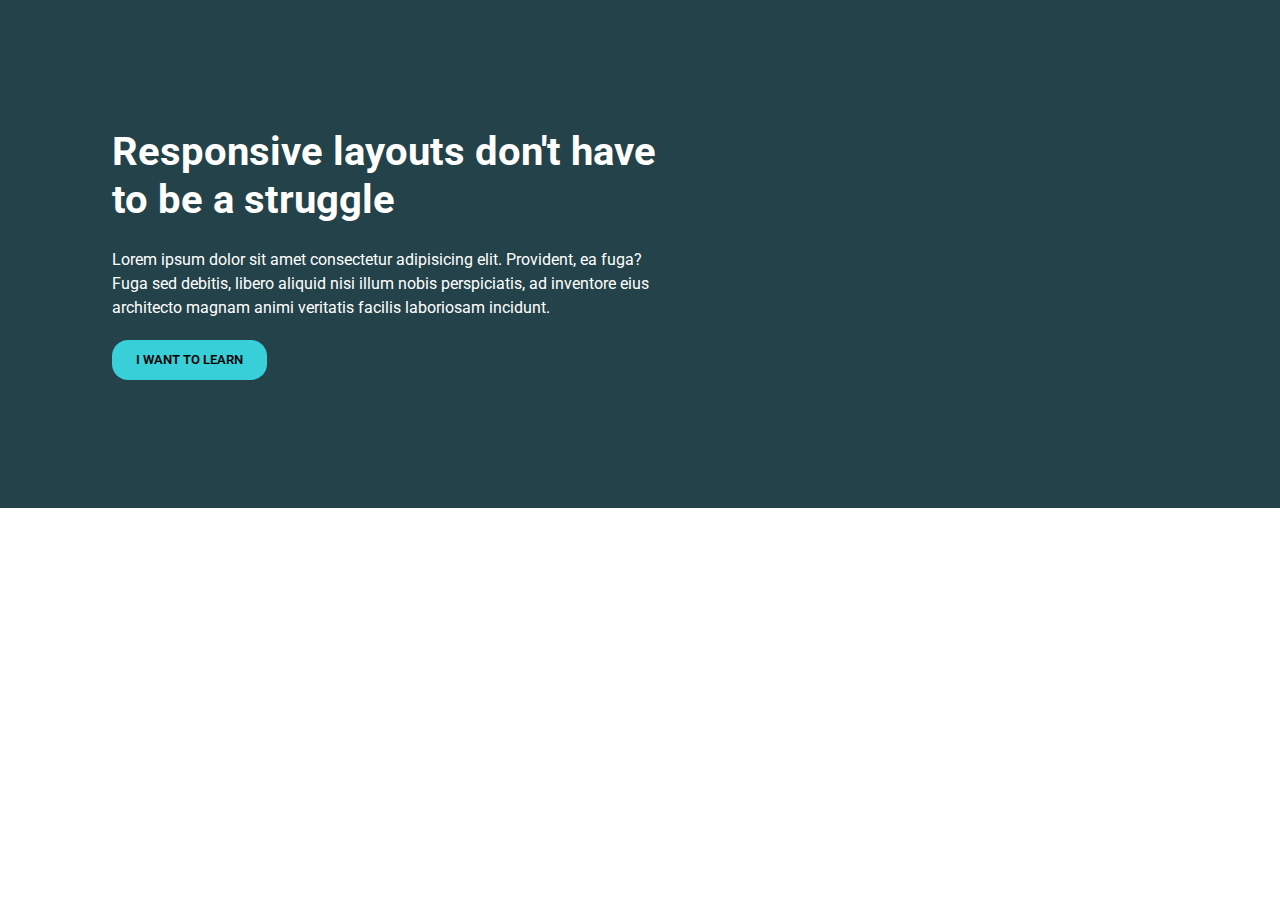
==== ch3/index.html @ 2a165559 "ya" ====
<!DOCTYPE html>
<html lang="en">
<head>
   <meta charset="UTF-8">
   <meta name="viewport" content="width=device-width, initial-scale=1.0">
   <title>Document</title>
   <link href="https://fonts.googleapis.com/css2?family=Roboto:ital,wght@0,100;0,300;0,400;0,500;0,700;0,900;1,100;1,300;1,400;1,500;1,700;1,900&display=swap" rel="stylesheet">
   <link rel="stylesheet" href="./style.css">
</head>
<body>
   <section>
      <div class="hero">
         <h1>Responsive layouts don't have to be a struggle</h1>
         <p>Lorem ipsum dolor sit amet consectetur adipisicing elit. Provident, ea fuga? Fuga sed debitis, libero aliquid nisi illum nobis perspiciatis, ad inventore eius architecto magnam animi veritatis facilis laboriosam incidunt.</p>
         <button>I want to learn</button>
      </div>
   </section>
</body>
</html>
---- ch3/style.css ----
* {
   box-sizing: border-box;
   margin: 0;
   padding: 0;
   line-height: 1.5rem;
   font-family: "Roboto", sans-serif;
   /* user-select: none; */
}

section {
   /* height: 40vh; */
   width: 100%;
   background-color: #23424A;
   padding: 5em;
}

.hero > *+* {
   margin-top: 1.5em;
}

button {
   color: black;
   background-color: #38CFd9;
   padding: 0.5rem 1.5rem;
   border: none;
   border-radius: 1rem;
   text-transform: uppercase;
   font-weight: 600;
   transition: opacity 250ms ease-in-out, scale 250ms ease-in-out;
}

button:hover{
   cursor: pointer;
   opacity: 0.7;
   scale: 1.1;
}

.hero {
   color: white;
   width: 50vw;
   max-width: 50%;
   margin: 3rem 2em;
}

h1{
   font-size: clamp(1rem, calc(3vw + 1rem), 2.5rem);
   line-height: 1.2;
}
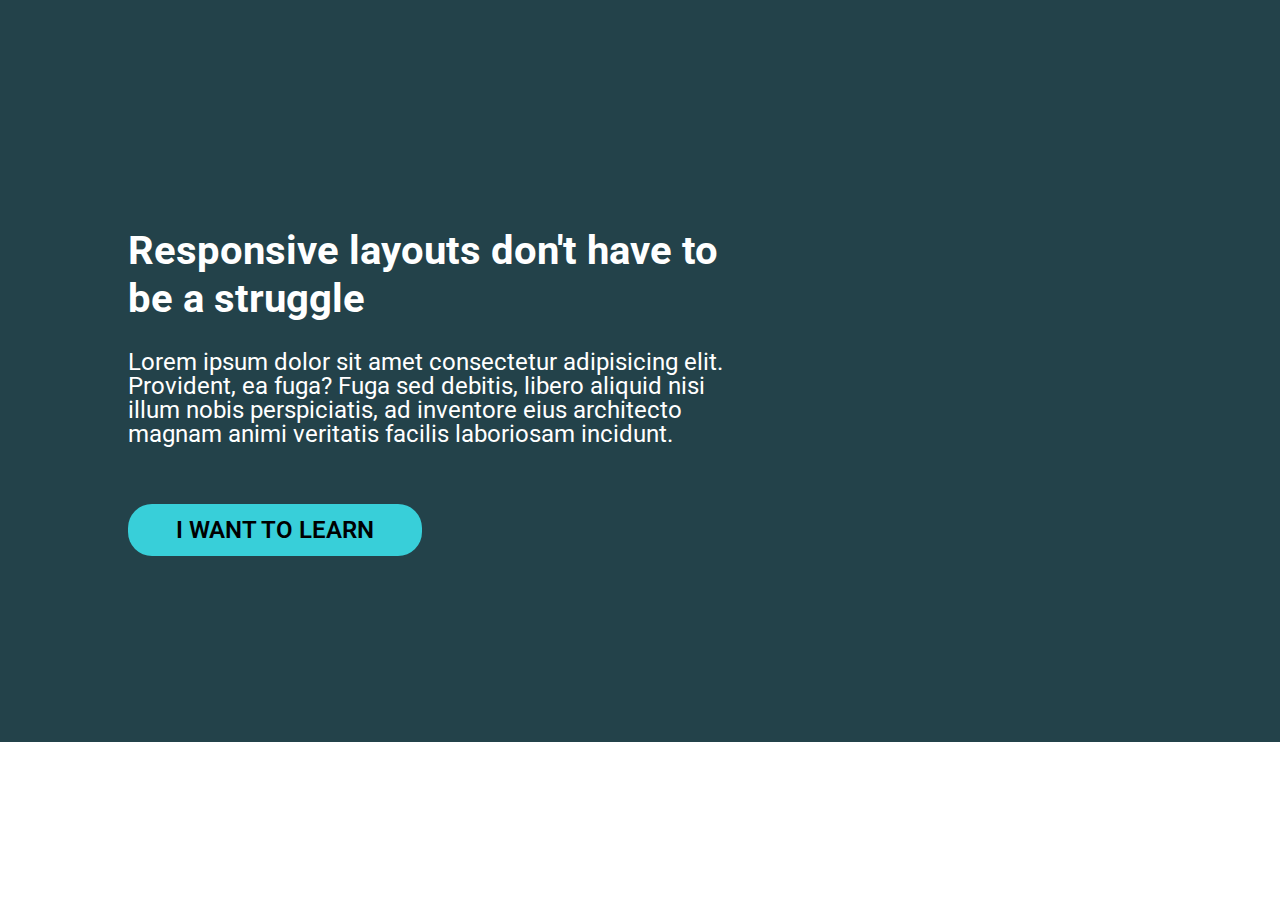
==== commit 90d4c2c4: "ya" ====
--- a/ch3/index.html
+++ b/ch3/index.html
@@ -1,19 +1,21 @@
 <!DOCTYPE html>
 <html lang="en">
-<head>
-   <meta charset="UTF-8">
-   <meta name="viewport" content="width=device-width, initial-scale=1.0">
-   <title>Document</title>
-   <link href="https://fonts.googleapis.com/css2?family=Roboto:ital,wght@0,100;0,300;0,400;0,500;0,700;0,900;1,100;1,300;1,400;1,500;1,700;1,900&display=swap" rel="stylesheet">
-   <link rel="stylesheet" href="./style.css">
-</head>
-<body>
-   <section>
-      <div class="hero">
-         <h1>Responsive layouts don't have to be a struggle</h1>
-         <p>Lorem ipsum dolor sit amet consectetur adipisicing elit. Provident, ea fuga? Fuga sed debitis, libero aliquid nisi illum nobis perspiciatis, ad inventore eius architecto magnam animi veritatis facilis laboriosam incidunt.</p>
-         <button>I want to learn</button>
+  <head>
+    <meta charset="UTF-8" />
+    <meta name="viewport" content="width=device-width, initial-scale=1.0" />
+    <title>Document</title>
+    <link href="https://fonts.googleapis.com/css2?family=Roboto:ital,wght@0,100;0,300;0,400;0,500;0,700;0,900;1,100;1,300;1,400;1,500;1,700;1,900&display=swap" rel="stylesheet" />
+    <link rel="stylesheet" href="./style.css" />
+  </head>
+  <body>
+    <div class="hero">
+      <div class="container">
+        <div class="hero_text">
+          <h1>Responsive layouts don't have to be a struggle</h1>
+          <p>Lorem ipsum dolor sit amet consectetur adipisicing elit. Provident, ea fuga? Fuga sed debitis, libero aliquid nisi illum nobis perspiciatis, ad inventore eius architecto magnam animi veritatis facilis laboriosam incidunt.</p>
+          <a href="#" class="btn">I want to learn</a>
+        </div>
       </div>
-   </section>
-</body>
-</html>+    </div>
+  </body>
+</html>
--- a/ch3/style.css
+++ b/ch3/style.css
@@ -1,35 +1,34 @@
 * {
    box-sizing: border-box;
-   margin: 0;
-   padding: 0;
    line-height: 1.5rem;
    font-family: "Roboto", sans-serif;
    /* user-select: none; */
 }
 
-section {
-   /* height: 40vh; */
-   width: 100%;
-   background-color: #23424A;
-   padding: 5em;
+body{
+   margin: 0;
+   font-size: 1.5rem;
+}
+.container {
+   width: 80%;
+   margin: 0 auto;  
+   max-width: 1300px;   
 }
 
-.hero > *+* {
-   margin-top: 1.5em;
-}
 
-button {
+a {
    color: black;
    background-color: #38CFd9;
-   padding: 0.5rem 1.5rem;
+   padding: 0.5em 2em;
    border: none;
-   border-radius: 1rem;
+   border-radius: 1em;
    text-transform: uppercase;
+   text-decoration: none;
    font-weight: 600;
    transition: opacity 250ms ease-in-out, scale 250ms ease-in-out;
 }
 
-button:hover{
+a:hover{
    cursor: pointer;
    opacity: 0.7;
    scale: 1.1;
@@ -37,9 +36,16 @@
 
 .hero {
    color: white;
-   width: 50vw;
-   max-width: 50%;
-   margin: 3rem 2em;
+   background-color: #23424A;
+   padding: 200px 0;
+}
+
+.hero_text{
+   width: 60%;  
+}
+
+.hero p{
+   margin-bottom: 3em;
 }
 
 h1{
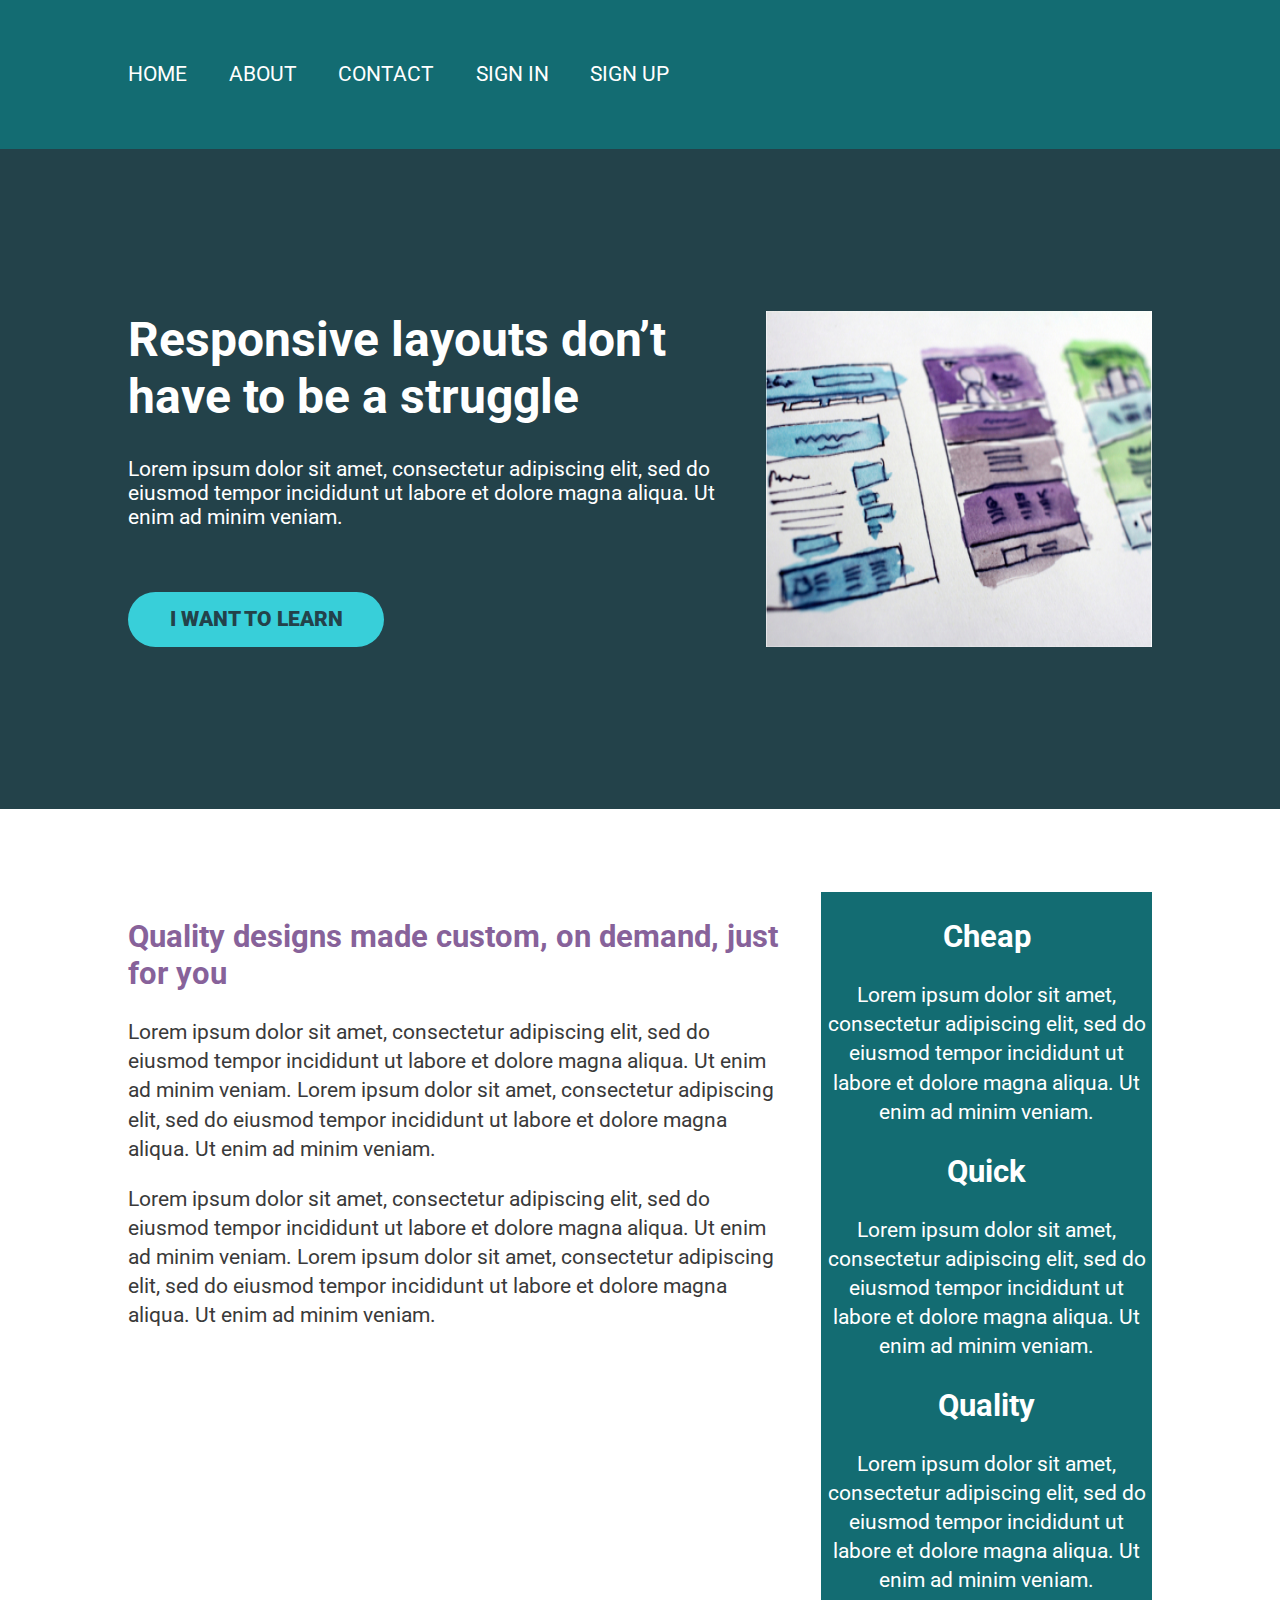
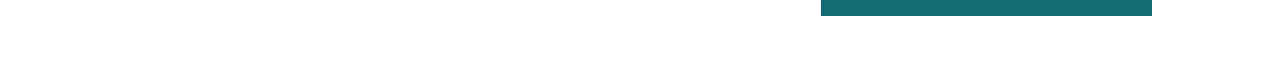
==== commit 539d6db1: "ch3" ====
--- a/ch3/index.html
+++ b/ch3/index.html
@@ -1,21 +1,67 @@
 <!DOCTYPE html>
 <html lang="en">
-  <head>
-    <meta charset="UTF-8" />
-    <meta name="viewport" content="width=device-width, initial-scale=1.0" />
-    <title>Document</title>
-    <link href="https://fonts.googleapis.com/css2?family=Roboto:ital,wght@0,100;0,300;0,400;0,500;0,700;0,900;1,100;1,300;1,400;1,500;1,700;1,900&display=swap" rel="stylesheet" />
-    <link rel="stylesheet" href="./style.css" />
-  </head>
-  <body>
-    <div class="hero">
-      <div class="container">
-        <div class="hero_text">
-          <h1>Responsive layouts don't have to be a struggle</h1>
-          <p>Lorem ipsum dolor sit amet consectetur adipisicing elit. Provident, ea fuga? Fuga sed debitis, libero aliquid nisi illum nobis perspiciatis, ad inventore eius architecto magnam animi veritatis facilis laboriosam incidunt.</p>
-          <a href="#" class="btn">I want to learn</a>
+<head>
+    <meta charset="UTF-8">
+    <meta name="viewport" content="width=device-width, initial-scale=1.0">
+    <title>Conquering Rsponsive Layouts</title>
+    <link href="https://fonts.googleapis.com/css2?family=Roboto:wght@400;900&display=swap" rel="stylesheet"> 
+    <link rel="stylesheet" href="style.css">
+</head>
+<body>
+
+  <header>
+    <div class="container">
+    <nav class="nav">
+      <ul class="nav__list">
+        <li class="nav__item"><a href="#">home</a></li>
+        <li class="nav__item"><a href="#">about</a></li>
+        <li class="nav__item"><a href="#">contact</a></li>
+        <li class="nav__item"><a href="#">sign in</a></li>
+        <li class="nav__item"><a href="#">sign up</a></li>
+      </ul>
+    </nav>
+  </div>
+  </header>
+
+    <section class="hero">
+        <div class="container row">
+            <div class="hero__text col">
+                <h1>Responsive layouts don’t have to be a struggle</h1>
+                <p>Lorem ipsum dolor sit amet, consectetur adipiscing elit, sed do eiusmod tempor incididunt ut labore et dolore magna aliqua. Ut enim ad minim veniam.</p>
+                <a href="#" class="btn">I want to learn</a>
+            </div>
+            <img class src="./img/hero-img.jpg" class="hero__img" alt="image">
         </div>
-      </div>
-    </div>
-  </body>
-</html>
+      </section> 
+
+    <main class="container row main">
+
+        <!-- primary-content -->
+        <section class="left__sidebar"> 
+            <!-- section-title  -->
+            <h2 class="left__heading">Quality designs made custom, on demand, just for you</h2>
+            <p>Lorem ipsum dolor sit amet, consectetur adipiscing elit, sed do eiusmod tempor incididunt ut labore et dolore magna aliqua. Ut enim ad minim veniam. Lorem ipsum dolor sit amet, consectetur adipiscing elit, sed do eiusmod tempor incididunt ut labore et dolore magna aliqua. Ut enim ad minim veniam.</p>
+            <p>Lorem ipsum dolor sit amet, consectetur adipiscing elit, sed do eiusmod tempor incididunt ut labore et dolore magna aliqua. Ut enim ad minim veniam. Lorem ipsum dolor sit amet, consectetur adipiscing elit, sed do eiusmod tempor incididunt ut labore et dolore magna aliqua. Ut enim ad minim veniam.</p>
+        </section>
+
+        <aside class="sidebar">
+            <h2>Cheap</h2>
+            <p>
+                Lorem ipsum dolor sit amet, consectetur adipiscing elit, sed do eiusmod tempor incididunt ut labore et dolore magna aliqua. Ut enim ad minim veniam.
+            </p>
+
+            <h2>Quick</h2>
+            <p>
+                Lorem ipsum dolor sit amet, consectetur adipiscing elit, sed do eiusmod tempor incididunt ut labore et dolore magna aliqua. Ut enim ad minim veniam.
+            </p>
+
+            <h2>Quality</h2>
+            <p>Lorem ipsum dolor sit amet, consectetur adipiscing elit, sed do eiusmod tempor incididunt ut labore et dolore magna aliqua. Ut enim ad minim veniam.</p>
+        </aside>
+
+    </main>
+
+    
+
+</body>
+</html>--- a/ch3/style.css
+++ b/ch3/style.css
@@ -1,54 +1,141 @@
-* {
+/* 
+////// For this challenge ///////
+
+- All text is in the text.md file
+
+// Requirements
+1. Refer to the design specs for the
+   overall layout 
+2. The image should line up with
+   the sidebar in the section
+   below
+
+*/
+
+*, *::before, *::after {
    box-sizing: border-box;
-   line-height: 1.5rem;
-   font-family: "Roboto", sans-serif;
-   /* user-select: none; */
 }
 
-body{
+body {
    margin: 0;
-   font-size: 1.5rem;
+   font-family: 'Roboto', sans-serif;
+   font-size: 1.3rem;
 }
+
+img {
+   max-width: 100%;
+   max-height: 100%;
+}
+
+h1 {
+   font-size: 3rem;
+   margin-top: 0;
+}
+
+header{
+   background-color: #136C72;
+}
+.nav__list {
+   display: flex;
+   gap: 2em;
+   margin: 0;
+   padding: 0;
+
+   
+   list-style: none;
+   text-transform: uppercase;
+}
+
+.nav__item a{
+   text-decoration: none;
+   color: white;
+}
+
 .container {
    width: 80%;
-   margin: 0 auto;  
-   max-width: 1300px;   
+   max-width: 1100px;
+   margin: 0 auto;
+
+   padding: 3em 0;
 }
 
+.row {
+   /* display: flex => flex container */
+   display: flex;
+   justify-content: space-between;
+   /* can't use yet */
+   /* gap: 100px; */
 
-a {
-   color: black;
-   background-color: #38CFd9;
-   padding: 0.5em 2em;
-   border: none;
-   border-radius: 1em;
-   text-transform: uppercase;
-   text-decoration: none;
-   font-weight: 600;
-   transition: opacity 250ms ease-in-out, scale 250ms ease-in-out;
 }
 
-a:hover{
-   cursor: pointer;
-   opacity: 0.7;
-   scale: 1.1;
+.col {
+   /* these are now flex items */
+   width: 100%;
+}
+
+.col + .col {
+   margin-left: 30px;
 }
 
 .hero {
-   color: white;
+   padding: 100px 0;
    background-color: #23424A;
-   padding: 200px 0;
+   color: #FFF;
 }
 
-.hero_text{
-   width: 60%;  
+.hero__text { 
+   width: 62%;
 }
 
-.hero p{
+.hero__img {
+   width: 32%;
+   align-self: flex-start;
+}
+
+.hero p {
    margin-bottom: 3em;
 }
 
-h1{
-   font-size: clamp(1rem, calc(3vw + 1rem), 2.5rem);
-   line-height: 1.2;
+.btn {
+   display: inline-block;
+   text-decoration: none;
+   text-transform: uppercase; 
+   color: #23424A;
+   font-weight: 900;
+   background-color: #38CFD9;
+   padding: .75em 2em;
+   border-radius: 100px;
+}
+
+.btn:hover,
+.btn:focus {
+   opacity: .75; 
+}
+
+.sidebar {
+   text-align: center;
+   color: white;
+   background-color: #136C72;
+   /* padding: 3em 2em; */
+}
+.left__sidebar p{
+   color: #3A3A3A;
+}
+.left__heading {
+   color: #87629A;
+}
+.left__sidebar {
+   /* width: 62%; */
+}
+.sidebar p, .left__sidebar p {
+   line-height: 1.4;
+}
+
+.sidebar {
+   margin-left: 30px;
+   /* width: 32%; */
+   padding: 1emz;
+}
+.main {
+   margin-top: 1em;
 }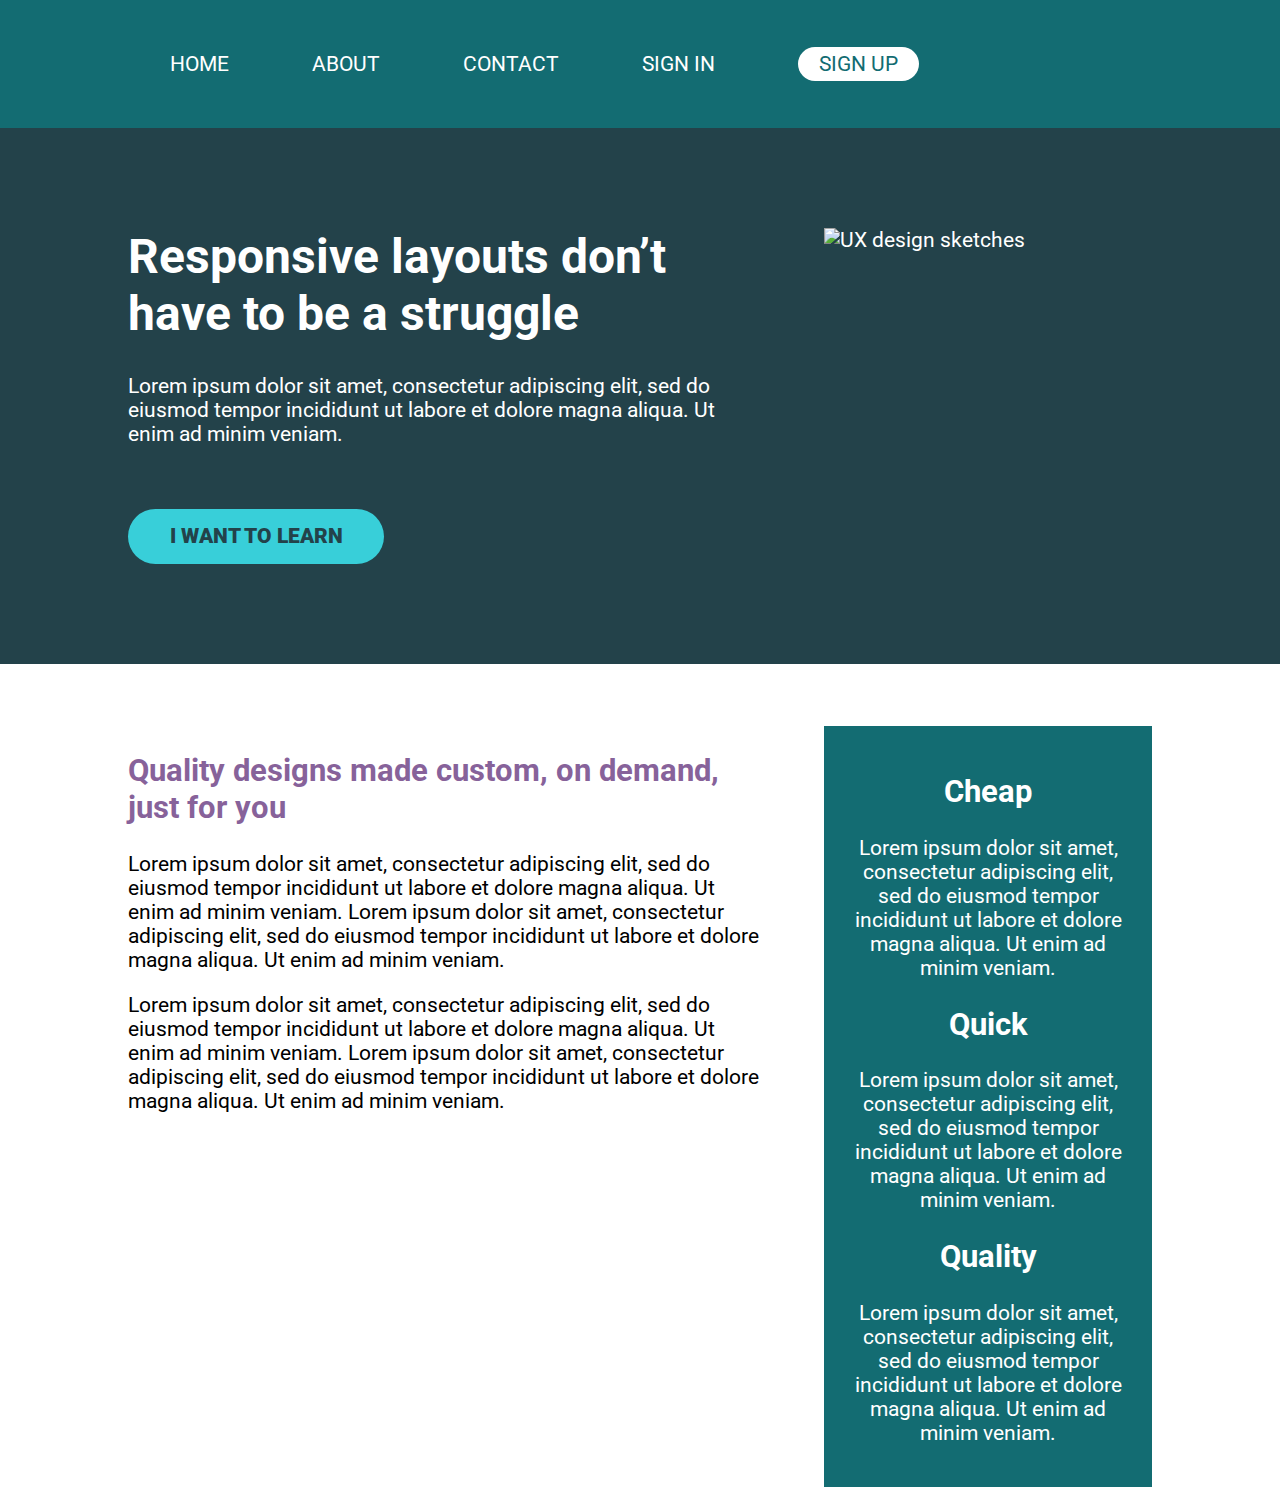
==== commit 6ae9d907: "ch3" ====
--- a/ch3/index.html
+++ b/ch3/index.html
@@ -10,56 +10,45 @@
 <body>
 
   <header>
-    <div class="container">
-    <nav class="nav">
+    <nav class="nav container">
       <ul class="nav__list">
-        <li class="nav__item"><a href="#">home</a></li>
-        <li class="nav__item"><a href="#">about</a></li>
-        <li class="nav__item"><a href="#">contact</a></li>
-        <li class="nav__item"><a href="#">sign in</a></li>
-        <li class="nav__item"><a href="#">sign up</a></li>
+        <li class="nav__item"><a href="#" class="nav__link">Home</a></li>
+        <li class="nav__item"><a href="#" class="nav__link">About</a></li>
+        <li class="nav__item"><a href="#" class="nav__link">Contact</a></li>
+        <li class="nav__item"><a href="#" class="nav__link">Sign In</a></li>
+        <li class="nav__item"><a href="#" class="nav__link nav__link--button">Sign up</a></li>
       </ul>
     </nav>
-  </div>
   </header>
-
-    <section class="hero">
-        <div class="container row">
-            <div class="hero__text col">
-                <h1>Responsive layouts don’t have to be a struggle</h1>
-                <p>Lorem ipsum dolor sit amet, consectetur adipiscing elit, sed do eiusmod tempor incididunt ut labore et dolore magna aliqua. Ut enim ad minim veniam.</p>
-                <a href="#" class="btn">I want to learn</a>
-            </div>
-            <img class src="./img/hero-img.jpg" class="hero__img" alt="image">
-        </div>
-      </section> 
-
-    <main class="container row main">
-
-        <!-- primary-content -->
-        <section class="left__sidebar"> 
-            <!-- section-title  -->
-            <h2 class="left__heading">Quality designs made custom, on demand, just for you</h2>
-            <p>Lorem ipsum dolor sit amet, consectetur adipiscing elit, sed do eiusmod tempor incididunt ut labore et dolore magna aliqua. Ut enim ad minim veniam. Lorem ipsum dolor sit amet, consectetur adipiscing elit, sed do eiusmod tempor incididunt ut labore et dolore magna aliqua. Ut enim ad minim veniam.</p>
-            <p>Lorem ipsum dolor sit amet, consectetur adipiscing elit, sed do eiusmod tempor incididunt ut labore et dolore magna aliqua. Ut enim ad minim veniam. Lorem ipsum dolor sit amet, consectetur adipiscing elit, sed do eiusmod tempor incididunt ut labore et dolore magna aliqua. Ut enim ad minim veniam.</p>
-        </section>
-
-        <aside class="sidebar">
-            <h2>Cheap</h2>
-            <p>
-                Lorem ipsum dolor sit amet, consectetur adipiscing elit, sed do eiusmod tempor incididunt ut labore et dolore magna aliqua. Ut enim ad minim veniam.
-            </p>
-
-            <h2>Quick</h2>
-            <p>
-                Lorem ipsum dolor sit amet, consectetur adipiscing elit, sed do eiusmod tempor incididunt ut labore et dolore magna aliqua. Ut enim ad minim veniam.
-            </p>
-
-            <h2>Quality</h2>
-            <p>Lorem ipsum dolor sit amet, consectetur adipiscing elit, sed do eiusmod tempor incididunt ut labore et dolore magna aliqua. Ut enim ad minim veniam.</p>
-        </aside>
-
-    </main>
+  
+  <section class="hero">
+    <div class="container row">
+      <div class="hero__text">
+        <h1>Responsive layouts don’t have to be a struggle</h1>
+        <p>Lorem ipsum dolor sit amet, consectetur adipiscing elit, sed do eiusmod tempor incididunt ut labore et dolore magna aliqua. Ut enim ad minim veniam.</p>
+        <a href="#" class="btn">I want to learn</a>
+      </div>
+      <img src="https://unsplash.it/600/400" alt="UX design sketches" class="hero__img">
+    </div>
+  </section>
+  
+  <main class="main container row">
+    <section class="primary-content">
+      <h2 class="section-title">Quality designs made custom, on demand, just for you</h2>
+      <p>Lorem ipsum dolor sit amet, consectetur adipiscing elit, sed do eiusmod tempor incididunt ut labore et dolore magna aliqua. Ut enim ad minim veniam. Lorem ipsum dolor sit amet, consectetur adipiscing elit, sed do eiusmod tempor incididunt ut labore et dolore magna aliqua. Ut enim ad minim veniam.</p>
+      <p>Lorem ipsum dolor sit amet, consectetur adipiscing elit, sed do eiusmod tempor incididunt ut labore et dolore magna aliqua. Ut enim ad minim veniam. Lorem ipsum dolor sit amet, consectetur adipiscing elit, sed do eiusmod tempor incididunt ut labore et dolore magna aliqua. Ut enim ad minim veniam.</p>
+    </section>
+    <aside class="sidebar">
+      <h2 class="sidebar-title">Cheap</h2>
+      <p>Lorem ipsum dolor sit amet, consectetur adipiscing elit, sed do eiusmod tempor incididunt ut labore et dolore magna aliqua. Ut enim ad minim veniam.</p>
+  
+      <h2 class="sidebar-title">Quick</h2>
+      <p>Lorem ipsum dolor sit amet, consectetur adipiscing elit, sed do eiusmod tempor incididunt ut labore et dolore magna aliqua. Ut enim ad minim veniam.</p>
+  
+      <h2 class="sidebar-title">Quality</h2>
+      <p>Lorem ipsum dolor sit amet, consectetur adipiscing elit, sed do eiusmod tempor incididunt ut labore et dolore magna aliqua. Ut enim ad minim veniam.</p>
+    </aside>
+  </main>
 
     
 
--- a/ch3/style.css
+++ b/ch3/style.css
@@ -4,138 +4,137 @@
 - All text is in the text.md file
 
 // Requirements
-1. Refer to the design specs for the
-   overall layout 
-2. The image should line up with
-   the sidebar in the section
-   below
-
+   1. Get all the navigation items next to one another
+   2. Add a space between all the items
 */
-
-*, *::before, *::after {
-   box-sizing: border-box;
+*,
+*::before,
+*::after {
+  box-sizing: border-box;
 }
 
 body {
-   margin: 0;
-   font-family: 'Roboto', sans-serif;
-   font-size: 1.3rem;
+  margin: 0;
+  font-family: "Roboto", sans-serif;
+  font-size: 1.3rem;
 }
 
 img {
-   max-width: 100%;
-   max-height: 100%;
+  max-width: 100%;
 }
 
 h1 {
-   font-size: 3rem;
-   margin-top: 0;
+  font-size: 3rem;
+  margin-top: 0;
 }
 
-header{
-   background-color: #136C72;
-}
-.nav__list {
-   display: flex;
-   gap: 2em;
-   margin: 0;
-   padding: 0;
-
-   
-   list-style: none;
-   text-transform: uppercase;
-}
-
-.nav__item a{
-   text-decoration: none;
-   color: white;
-}
-
-.container {
-   width: 80%;
-   max-width: 1100px;
-   margin: 0 auto;
-
-   padding: 3em 0;
-}
-
-.row {
-   /* display: flex => flex container */
-   display: flex;
-   justify-content: space-between;
-   /* can't use yet */
-   /* gap: 100px; */
-
-}
-
-.col {
-   /* these are now flex items */
-   width: 100%;
-}
-
-.col + .col {
-   margin-left: 30px;
-}
-
-.hero {
-   padding: 100px 0;
-   background-color: #23424A;
-   color: #FFF;
-}
-
-.hero__text { 
-   width: 62%;
-}
-
-.hero__img {
-   width: 32%;
-   align-self: flex-start;
-}
-
-.hero p {
-   margin-bottom: 3em;
+.section-title {
+  color: #87629a;
 }
 
 .btn {
-   display: inline-block;
-   text-decoration: none;
-   text-transform: uppercase; 
-   color: #23424A;
-   font-weight: 900;
-   background-color: #38CFD9;
-   padding: .75em 2em;
-   border-radius: 100px;
+  display: inline-block;
+  text-decoration: none;
+  text-transform: uppercase;
+  color: #23424a;
+  font-weight: 900;
+  background-color: #38cfd9;
+  padding: 0.75em 2em;
+  border-radius: 100px;
 }
 
 .btn:hover,
 .btn:focus {
-   opacity: .75; 
+  opacity: 0.75;
+}
+
+.container {
+  width: 80%;
+  max-width: 1100px;
+  margin: 0 auto;
+}
+
+.row {
+  display: flex;
+  justify-content: space-between;
+}
+
+.col {
+  /* these are now flex items */
+  width: 100%;
+}
+
+.col + .col {
+  margin-left: 30px;
+}
+
+header {
+  background: #136c72;
+  padding: 0.5em 0;
+}
+
+.nav__list {
+  margin: 0;
+  padding: 0;
+  list-style: none;
+}
+
+.nav__link {
+  color: #fff;
+  text-decoration: none;
+  text-transform: uppercase;
+}
+
+.nav__link--button {
+  background: #fff;
+  color: #136c72;
+  padding: 0.25em 1em;
+  border-radius: 10em;
+}
+
+.nav__link:hover {
+  opacity: 0.75;
+}
+
+.hero {
+  padding: 100px 0;
+  background-color: #23424a;
+  color: #fff;
+}
+
+.hero__text {
+  width: 62%;
+}
+
+.hero__img {
+  width: 32%;
+  align-self: flex-start;
+}
+
+.hero p {
+  margin-bottom: 3em;
+}
+
+.main {
+  margin-top: 3em;
+}
+
+.primary-content {
+  width: 62%;
+}
+
+.nav__list {
+   display: flex;
+}
+
+.nav__item {
+   margin: 2em;
 }
 
 .sidebar {
-   text-align: center;
-   color: white;
-   background-color: #136C72;
-   /* padding: 3em 2em; */
-}
-.left__sidebar p{
-   color: #3A3A3A;
-}
-.left__heading {
-   color: #87629A;
-}
-.left__sidebar {
-   /* width: 62%; */
-}
-.sidebar p, .left__sidebar p {
-   line-height: 1.4;
-}
-
-.sidebar {
-   margin-left: 30px;
-   /* width: 32%; */
-   padding: 1emz;
-}
-.main {
-   margin-top: 1em;
+  width: 32%;
+  padding: 1em;
+  text-align: center;
+  color: #fff;
+  background-color: #136c72;
 }